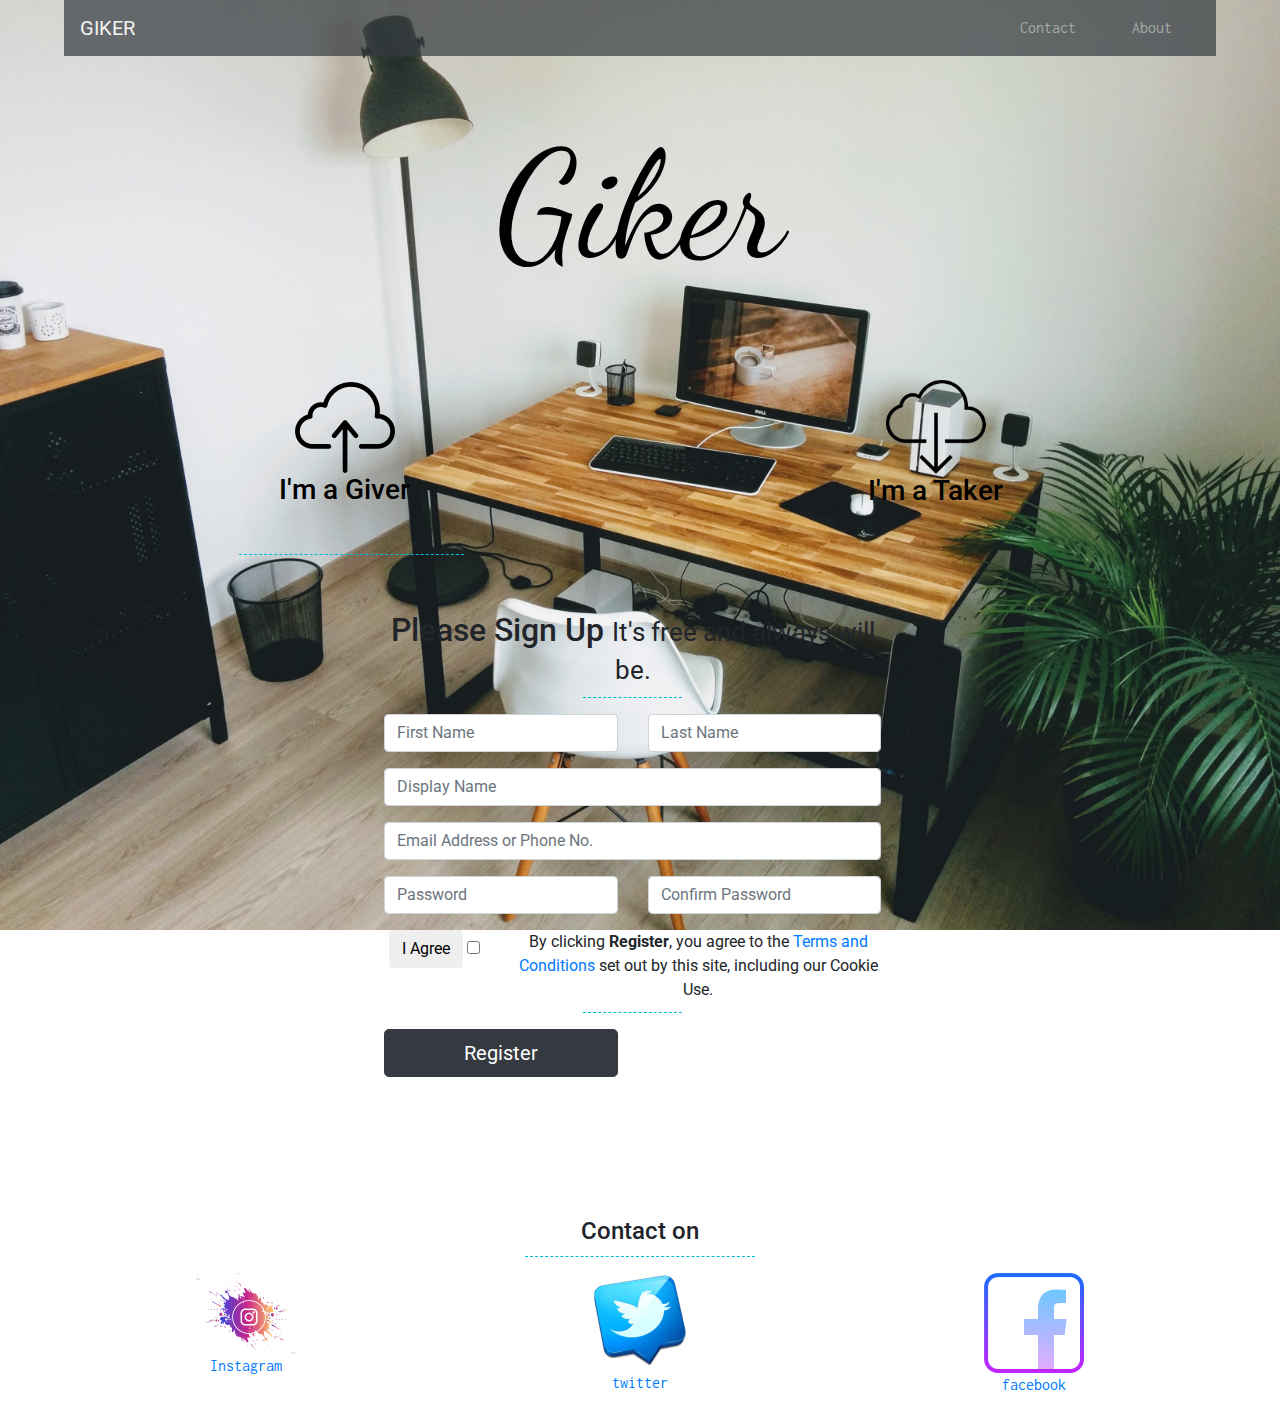
==== register.html @ 1ffacee6 "Add files via upload" ====
<!DOCTYPE html>
<html lang="en" dir="ltr">

<head>
  <meta charset="utf-8">
  <title>Register</title>
  <link rel="icon" href="favicon.ico">

  <!-- css -->
  <link rel="stylesheet" href="https://maxcdn.bootstrapcdn.com/bootstrap/4.0.0/css/bootstrap.min.css" integrity="sha384-Gn5384xqQ1aoWXA+058RXPxPg6fy4IWvTNh0E263XmFcJlSAwiGgFAW/dAiS6JXm" crossorigin="anonymous">
  <link rel="stylesheet" href="style.css">

  <!-- bootstrapScript  -->
  <script src="https://code.jquery.com/jquery-3.2.1.slim.min.js" integrity="sha384-KJ3o2DKtIkvYIK3UENzmM7KCkRr/rE9/Qpg6aAZGJwFDMVNA/GpGFF93hXpG5KkN" crossorigin="anonymous"></script>
  <script src="https://cdnjs.cloudflare.com/ajax/libs/popper.js/1.12.9/umd/popper.min.js" integrity="sha384-ApNbgh9B+Y1QKtv3Rn7W3mgPxhU9K/ScQsAP7hUibX39j7fakFPskvXusvfa0b4Q" crossorigin="anonymous"></script>
  <script src="https://maxcdn.bootstrapcdn.com/bootstrap/4.0.0/js/bootstrap.min.js" integrity="sha384-JZR6Spejh4U02d8jOt6vLEHfe/JQGiRRSQQxSfFWpi1MquVdAyjUar5+76PVCmYl" crossorigin="anonymous"></script>
  <!-- font -->
  <link href="https://fonts.googleapis.com/css2?family=Dancing+Script:wght@700&family=Girassol&family=Inconsolata:wght@700&family=Lato&family=Open+Sans&family=Roboto&display=swap" rel="stylesheet">

</head>

<body>
  <!--nav bar-->
  <nav class="navbar bg-dark navbar-expand-lg navbar-dark">
    <a class="navbar-brand" href="">GIKER</a>
    <button class="navbar-toggler" type="button" data-toggle="collapse" data-target="#navbarSupportedContent" aria-controls="navbarSupportedContent" aria-expanded="false" aria-label="Toggle navigation">
      <span class="navbar-toggler-icon"></span>
    </button>
    <div class="collapse navbar-collapse" id="navbarSupportedContent">
      <ul class="navbar-nav ml-auto">


        <li class="nav-item">
          <a class="nav-link" href="">Contact</a>
        </li>
        <li class="nav-item">
          <a class="nav-link" href="">About</a>
        </li>
      </ul>
    </div>
  </nav>

  <!-- head -->
  <p class="slogan" id="slo"> Giker</p>

  <!-- button -->
  <div class="row justify-content-around">

    <button type="button" class="col-xs-12 col-sm-12 col-md-3 col-sm-offset-3 col-md-offset-2 btn btn-light btn-lg"><img src="uploadsm.png" alt="">
      <h3 class="h3h">I'm a Giver</h3>
    </button>
    <button type="button" class="col-xs-12 col-sm-12 col-md-3 col-sm-offset-3 col-md-offset-2 btn btn-light btn-lg"><img src="downloadsm.png" alt="">
      <h3 class="h3h">I'm a Taker</h3>
    </button>
  </div>

  <!-- Form       -->

  <div class="container con">
    <hr id="hrmove">

    <div class="  row justify-content-center">
      <div class="row-bg col-xs-12 col-sm-12 col-md-6 col-sm-offset-2 col-md-offset-3">
        <form role="form">
          <h2>Please Sign Up <small>It's free and always will be.</small></h2>
          <hr class="colorgraph">
          <div class="row">
            <div class="col-xs-12 col-sm-6 col-md-6">
              <div class="form-group">
                <input type="text" name="first_name" id="first_name" class="form-control input-lg" placeholder="First Name" tabindex="1">
              </div>
            </div>
            <div class="col-xs-12 col-sm-6 col-md-6">
              <div class="form-group">
                <input type="text" name="last_name" id="last_name" class="form-control input-lg" placeholder="Last Name" tabindex="2">
              </div>
            </div>
          </div>
          <div class="form-group">
            <input type="text" name="display_name" id="display_name" class="form-control input-lg" placeholder="Display Name" tabindex="3">
          </div>
          <div class="form-group">
            <input type="email tel" name="email phone" id="email phone pattern=" [0-9]{3}-[0-9]{2}-[0-9]{3}" class="form-control input-lg" placeholder="Email Address or Phone No." tabindex="4">
          </div>
          <div class="row">
            <div class="col-xs-12 col-sm-6 col-md-6">
              <div class="form-group">
                <input type="password" name="password" id="password" class="form-control input-lg" placeholder="Password" tabindex="5">
              </div>
            </div>
            <div class="col-xs-12 col-sm-6 col-md-6">
              <div class="form-group">
                <input type="password" name="password_confirmation" id="password_confirmation" class="form-control input-lg" placeholder="Confirm Password" tabindex="6">
              </div>
            </div>
          </div>
          <div class="row">
            <div class="col-xs-4 col-sm-3 col-md-3">
              <span class="button-checkbox">
                <button type="button" class="btn" data-color="info" tabindex="7">I Agree</button>
                <input type="checkbox" name="t_and_c" id="t_and_c" class="hidden" value="1">
              </span>
            </div>
            <div class="col-xs-8 col-sm-9 col-md-9">
              By clicking <strong class="label label-primary">Register</strong>, you agree to the <a href="#" data-toggle="modal" data-target="#t_and_c_m">Terms and Conditions</a> set out by this site, including our Cookie Use.
            </div>
          </div>

          <hr class="colorgraph">
          <div class="row">
            <div class="col-xs-12 col-md-6"><a href="login.html"><input type="submit" value="Register" class="btn btn-dark btn-block btn-lg" tabindex="7"></a></div>

          </div>





        </form>
      </div>
    </div>
  </div>

  <!-- footer -->
  <footer id="footer-contact">
    <h4>Contact on</h4>
    <hr>
    <div class="row">

      <div class="col-lg-4">
        <a href="#">
        <img src="instagramsm.png" alt="instagram">
          <p>Instagram</p>
        </a>
      </div>
      <div class="col-lg-4">
        <a href="#">
          <img src="twittersm.png" alt="twitter">
          <p>twitter</p>
        </a>
      </div>
      <div class="col-lg-4">
        <a href="#">
          <img src="facebooksm.png" alt="facebook">
          <p>facebook</p>
        </a>
      </div>
    </div>

  </footer>



</body>

</html>
---- style.css ----
body {
  background-attachment: scroll;
  padding: 5%;
  padding-top: 0;
  padding-bottom: 0;
  height: 100%;
  background-attachment: fixed;
  background-image: url("bg.jpg");
  background-size: cover;
  object-fit: cover;
  object-position: center;
  background-repeat: no-repeat;
  background-position: center;
  height: 100%;
  width: 100%;

}

nav {
  position: sticky;
  opacity: 0.7;
}

.slogan {
  text-align: center;
  font-size: 150px;
  color: black;
  line-height: 2;
  font-family: 'Dancing Script', sans-serif;
}

@media screen and (max-width: 360px) {
  .slogan {
    font-size: 120px;
    text-align: center;
  }
}

.brand-style {
  text-decoration: none;
  font-weight: bold;
  font-family: sans-serif;
}

.radio-pad {
  margin-left: 5px;
}

hr {
  border-color: #00bcd4;
  width: 20%;
  border: 0 0 1px 0;
  border-style: dashed;
  margin-top: 10px;
}

.submit-margin {
  margin-top: 5px;
}

.form-size {
  width: 60%;
  text-align: center;
  position: absolute;
  left: 140px;
}

h3 {
  text-align: center;
}

.Register {
  padding-top: 20px;
  margin-left: 30px;
}

.nav-brand {
  font-size: 20px;
  font-weight: 5px;
  font-family: 'Girassol', cursive;
  color: ;
}

.nav-link {
  margin: 0 20px;
  font-family: 'Inconsolata', monospace;
}

.col-lg-4 {
  font-family: 'Inconsolata', monospace;
}

.td1 {
  box-shadow: 2px 0 6px grey;
  width: 500px;
  padding: 20px;
  margin: 20px;
}

.td2 {
  box-shadow: 2px 0 6px grey;
  width: 500px;
  margin: 20px;
  padding: 20px;
}

.tdm {
  width: 50px;
}

form {
  text-align: center;
}

table {
  margin-top: 100px;
}

footer {
  margin-top: 100px;
  text-align: center;
  padding: 0 -5% 20px -5%;
}

a {
  text-decoration: none;
}

.container {
  margin: 0 0 0 27px;
  padding-top: 20px;
  padding-left: 0;
  margin: 0 auto;
  height: ;
}

#hrmove {
  position: relative;
  right: 25%;
}

#c {
  text-align: center;
}

a:hover {
  text-decoration: none;
}

.h3h {
  color: black;
}

.btn-link {
  color: black;
  text-decoration: none;
  text-align: center;
}

.custom-btn {
  text-align: center;
  font-size: 20px;
  color: white;
}

.custom-btn:hover {
  text-decoration: none;
  color: #dbdbdb;
}

.login-wrap {
  /* margin: 0 auto; */
}

.btn-light {
  background-color: rgba(0, 0, 0, 0.5);
  border-width: 0;
}

.btn-light {
  background-color: transparent;
  border-width: 0;
}

.btn-light:hover {
  background-color: rgba(0, 0, 0, 0.3);
  border-width: 0;
}

.button {
  margin: 0 auto;
}

.row-bg {
  padding: 40px;
}

.row-bg:hover {
  background-color: rgba(0, 0, 0, 0.3);
  padding: 40px;
}

.giker {
  animation: text 4s 1;
  animation-timing-function: linear;
  animation-fill-mode: forwards;
}

@keyframes text {
  0% {
    letter-spacing: 100px;
    font-size: 1500px;
  }

  25% {
    letter-spacing: 80px;
    font-size: 300px;
  }

  50% {
    letter-spacing: 60px;
    font-size: 900px;
  }

  75% {
    letter-spacing: 40px;
    font-size: 1200px;
  }

  100% {
    letter-spacing: 20px;
    font-size: 1500px;
  }
}
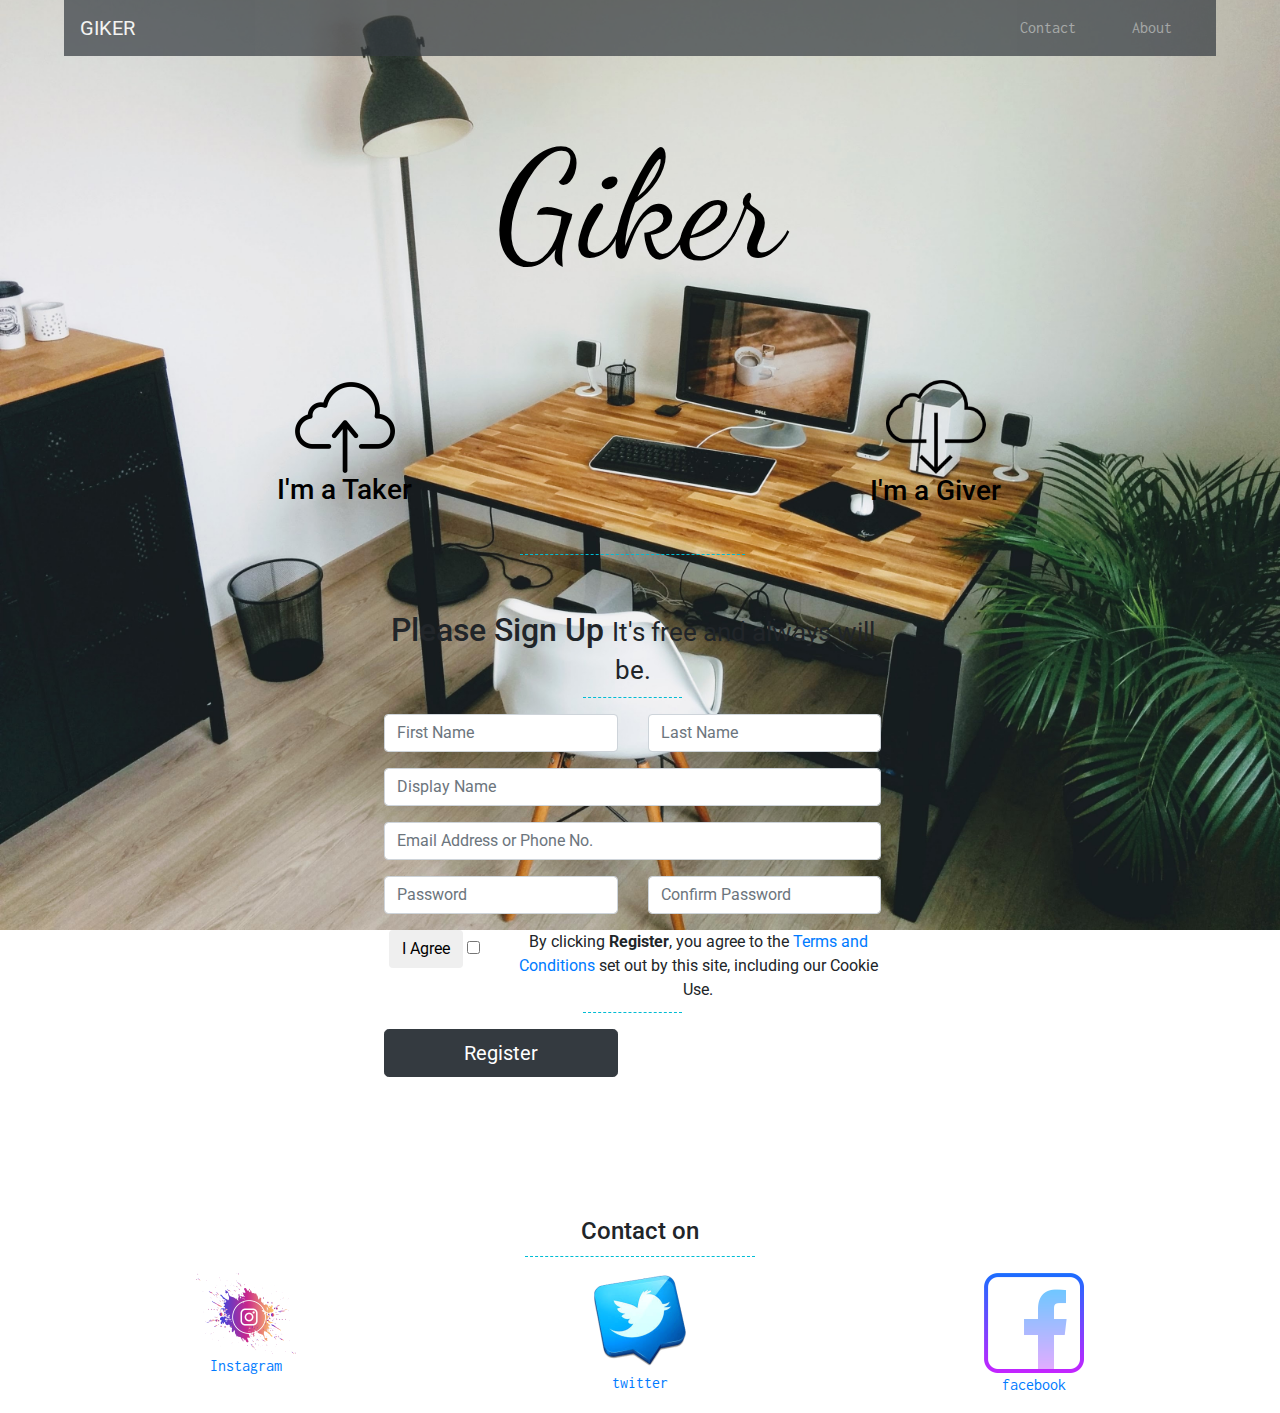
==== commit 6a3ffa8d: "Update register.html" ====
--- a/register.html
+++ b/register.html
@@ -47,10 +47,10 @@
   <div class="row justify-content-around">
 
     <button type="button" class="col-xs-12 col-sm-12 col-md-3 col-sm-offset-3 col-md-offset-2 btn btn-light btn-lg"><img src="uploadsm.png" alt="">
-      <h3 class="h3h">I'm a Giver</h3>
+      <h3 class="h3h">I'm a Taker</h3>
     </button>
     <button type="button" class="col-xs-12 col-sm-12 col-md-3 col-sm-offset-3 col-md-offset-2 btn btn-light btn-lg"><img src="downloadsm.png" alt="">
-      <h3 class="h3h">I'm a Taker</h3>
+      <h3 class="h3h">I'm a Giver</h3>
     </button>
   </div>
 
--- a/style.css
+++ b/style.css
@@ -134,10 +134,7 @@
   height: ;
 }
 
-#hrmove {
-  position: relative;
-  right: 25%;
-}
+
 
 #c {
   text-align: center;
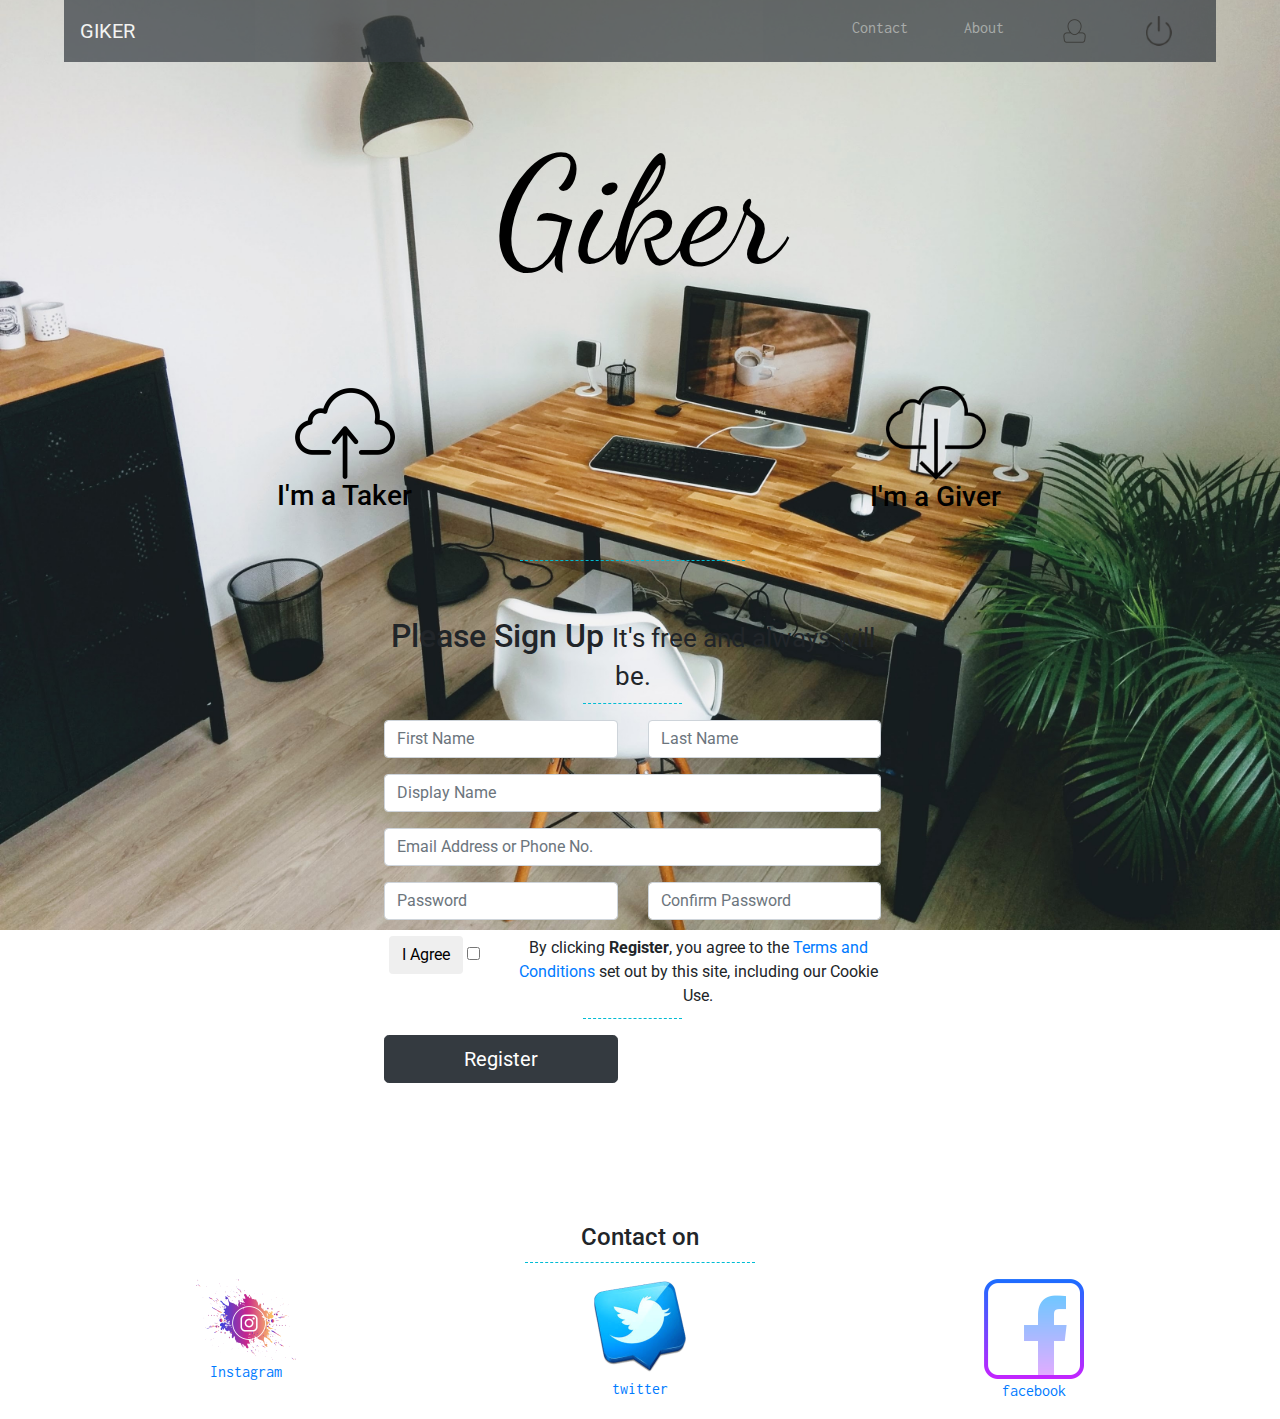
==== commit e3484546: "Update register.html" ====
--- a/register.html
+++ b/register.html
@@ -35,6 +35,12 @@
         </li>
         <li class="nav-item">
           <a class="nav-link" href="">About</a>
+        </li>
+           <li class="nav-item">
+          <a class="nav-link" href="#"><img src="profile.png" alt="dp"></a>
+        </li>
+        <li class="nav-item">
+        <a class="nav-link" href="#"> <img src="logout.png" alt="logout"> </a>
         </li>
       </ul>
     </div>
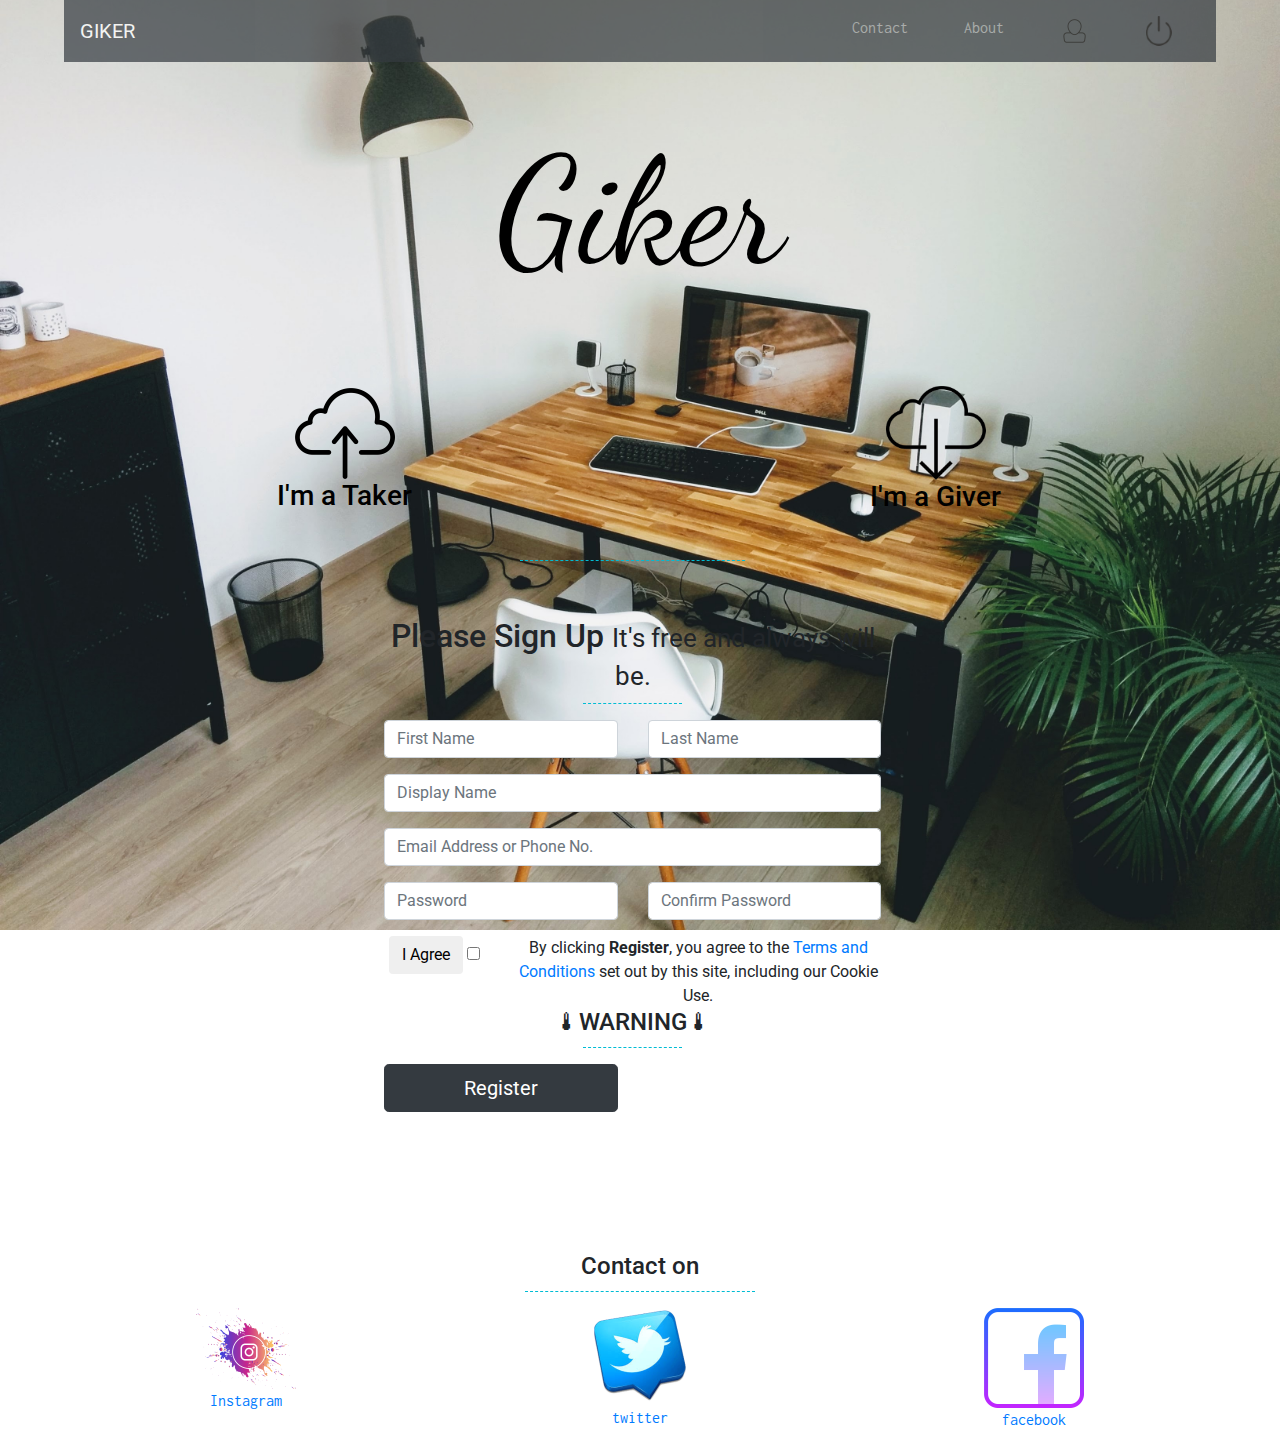
==== commit 72a3e032: "Update register.html" ====
--- a/register.html
+++ b/register.html
@@ -47,7 +47,11 @@
   </nav>
 
   <!-- head -->
-  <p class="slogan" id="slo"> Giker</p>
+ <div class="row giker">
+    <div class="col">
+      <p class="slogan"> Giker</p>
+    </div>
+  </div>
 
   <!-- button -->
   <div class="row justify-content-around">
@@ -111,7 +115,7 @@
               By clicking <strong class="label label-primary">Register</strong>, you agree to the <a href="#" data-toggle="modal" data-target="#t_and_c_m">Terms and Conditions</a> set out by this site, including our Cookie Use.
             </div>
           </div>
-
+          <h4 class="warning">🌡WARNING🌡</h4>
           <hr class="colorgraph">
           <div class="row">
             <div class="col-xs-12 col-md-6"><a href="login.html"><input type="submit" value="Register" class="btn btn-dark btn-block btn-lg" tabindex="7"></a></div>
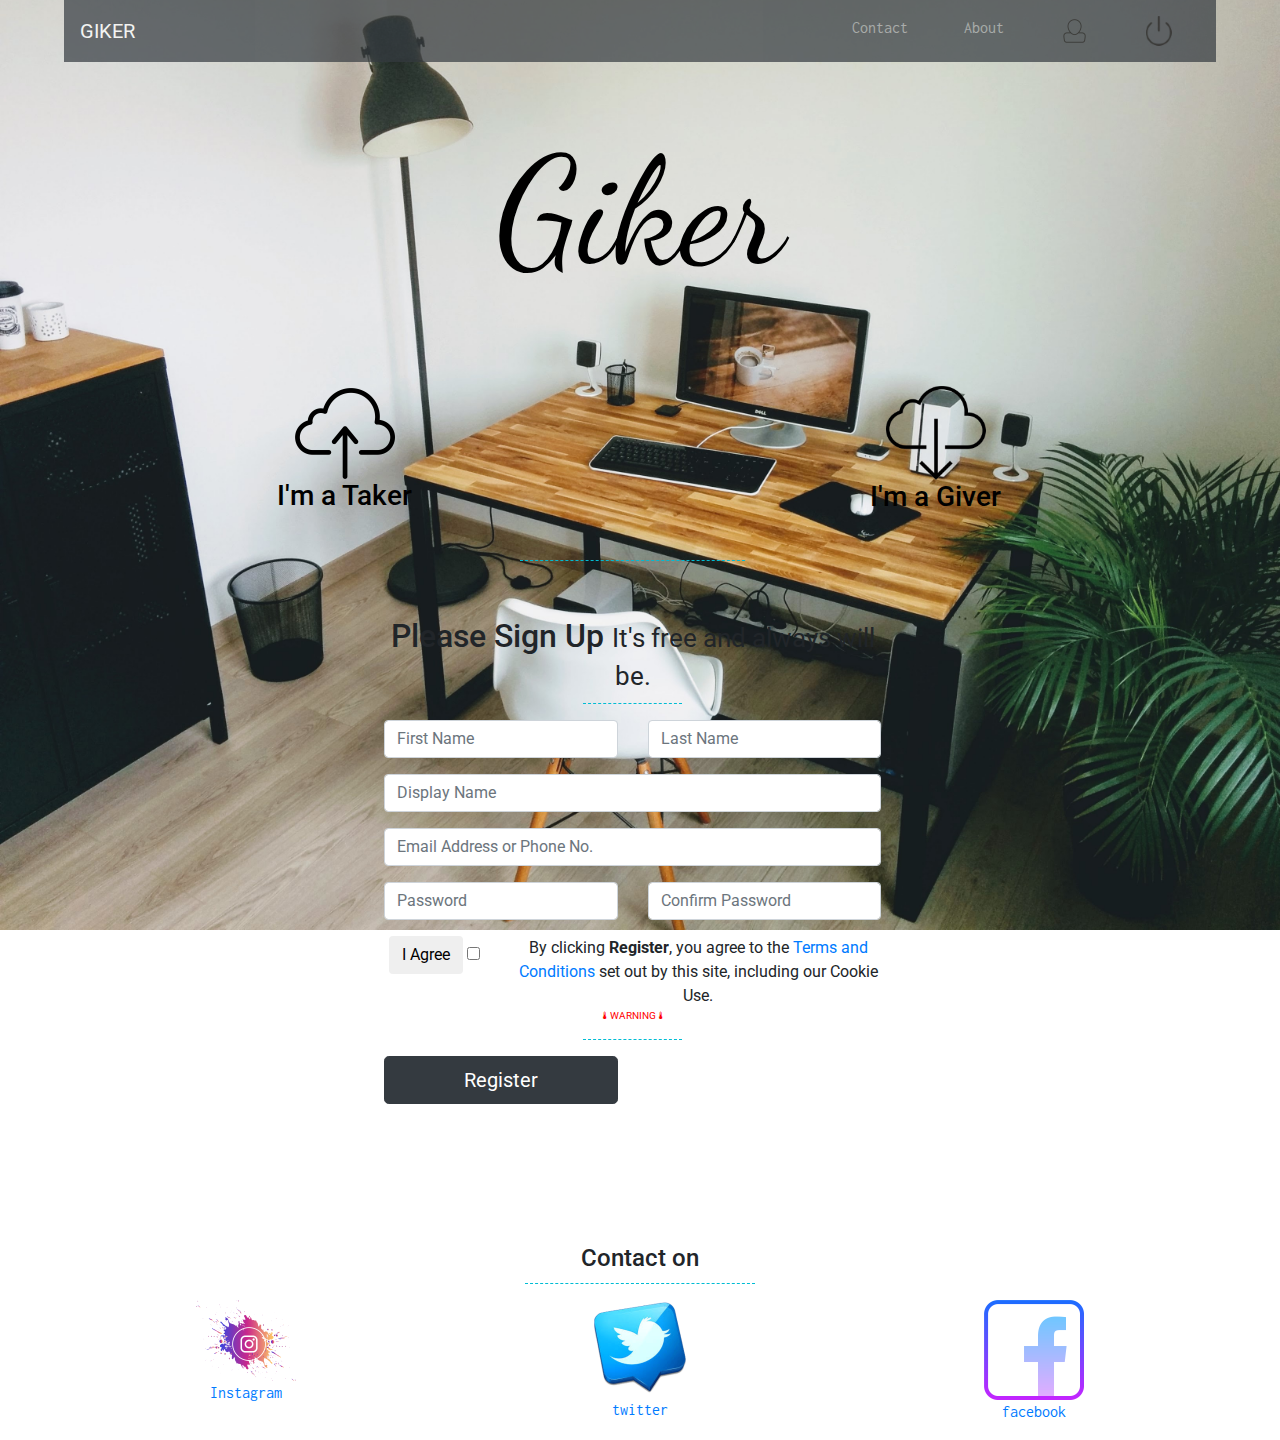
==== commit 97afc939: "Update register.html" ====
--- a/register.html
+++ b/register.html
@@ -115,7 +115,7 @@
               By clicking <strong class="label label-primary">Register</strong>, you agree to the <a href="#" data-toggle="modal" data-target="#t_and_c_m">Terms and Conditions</a> set out by this site, including our Cookie Use.
             </div>
           </div>
-          <h4 class="warning">🌡WARNING🌡</h4>
+          <p class="warning">🌡WARNING🌡</p>
           <hr class="colorgraph">
           <div class="row">
             <div class="col-xs-12 col-md-6"><a href="login.html"><input type="submit" value="Register" class="btn btn-dark btn-block btn-lg" tabindex="7"></a></div>
--- a/style.css
+++ b/style.css
@@ -229,3 +229,8 @@
     font-size: 1500px;
   }
 }
+
+.warning{
+  color:red;
+  font-size:10px;
+}
